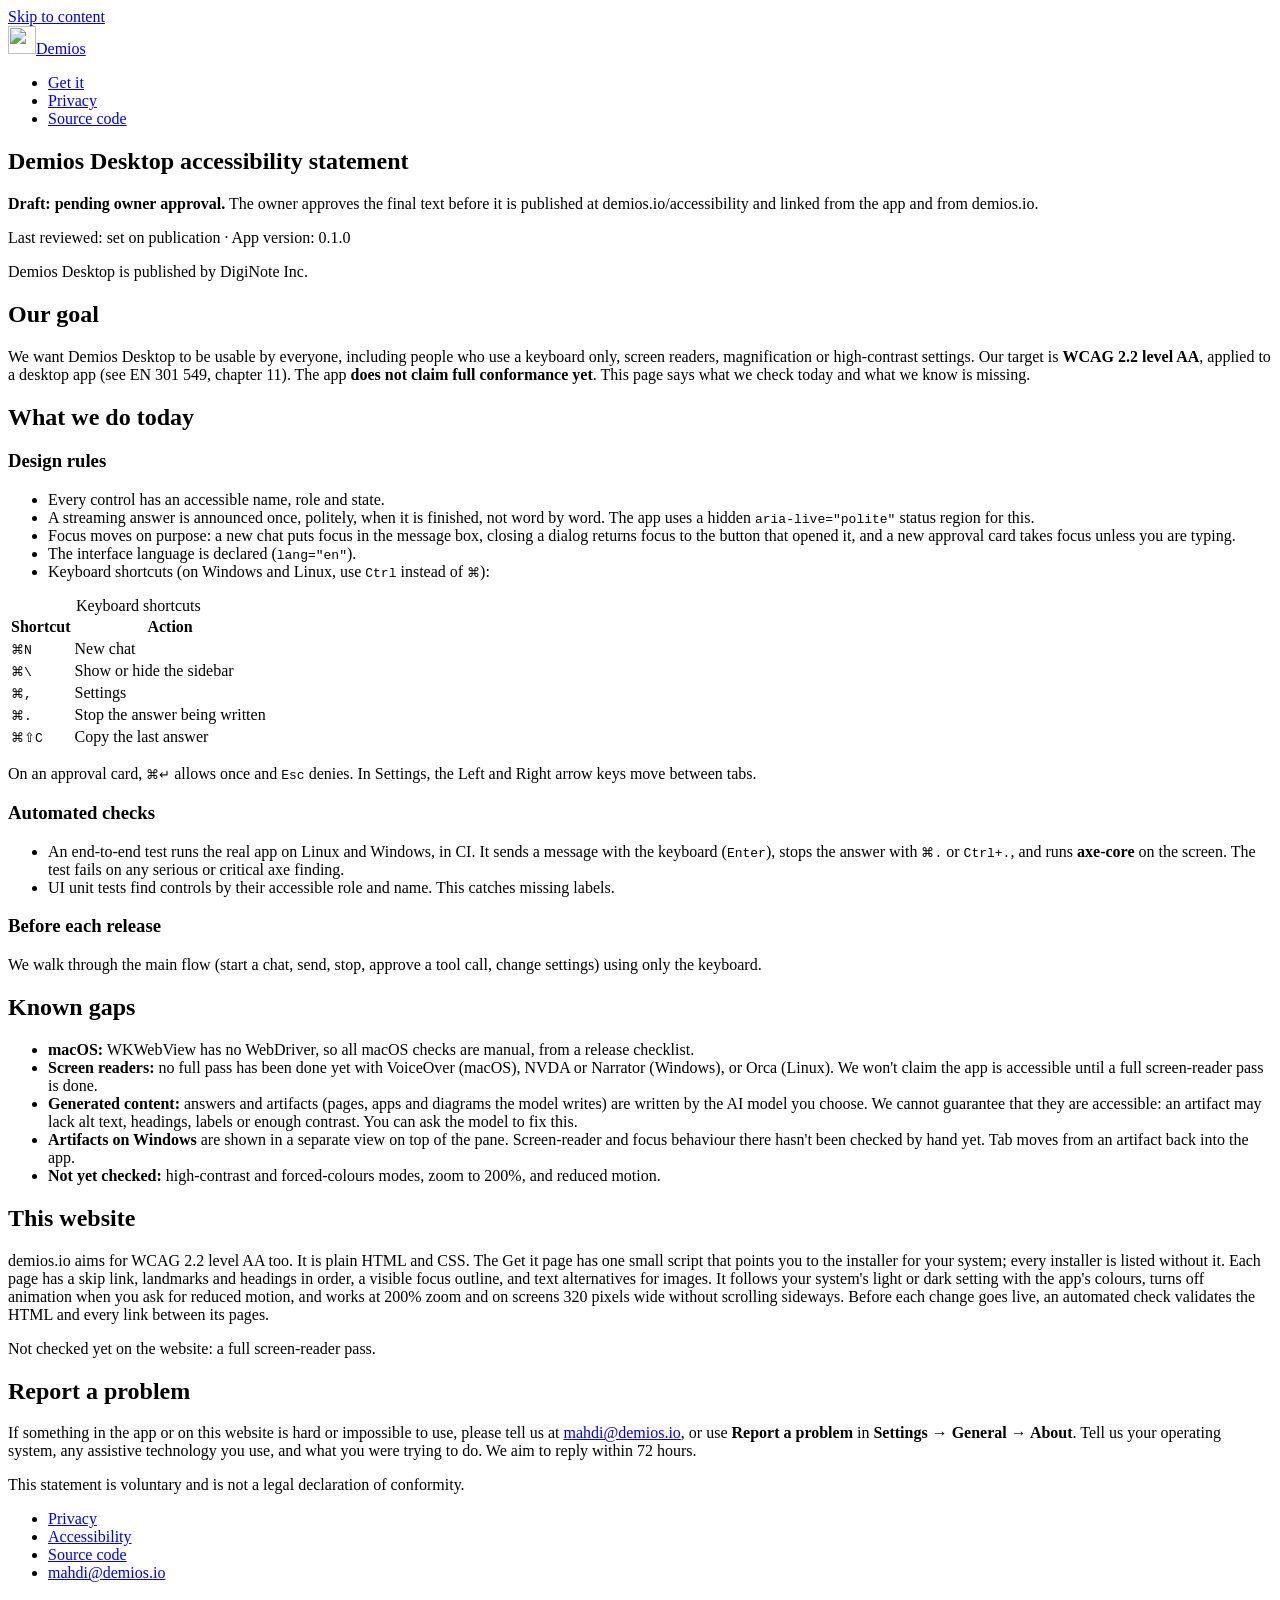
==== site/accessibility/index.html @ b2849fd7 "T-WEB-14: sync privacy and accessibility with PR 31 at c43f385 (update text held) Co-Authored-By: Cl" ====
<!doctype html>
<html lang="en">
<head>
<meta charset="utf-8">
<meta name="viewport" content="width=device-width, initial-scale=1">
<title>Accessibility statement · Demios Desktop</title>
<meta name="description" content="What Demios Desktop and demios.io do for accessibility today, what we check, and the gaps we know about.">
<meta name="theme-color" content="#FAFAFB" media="(prefers-color-scheme: light)">
<meta name="theme-color" content="#111115" media="(prefers-color-scheme: dark)">
<meta name="color-scheme" content="light dark">
<meta property="og:type" content="website">
<meta property="og:site_name" content="Demios">
<meta property="og:title" content="Accessibility statement · Demios Desktop">
<meta property="og:description" content="Our target is WCAG 2.2 level AA. What we check today and the gaps we know about.">
<meta property="og:url" content="https://demios.io/accessibility/">
<link rel="canonical" href="https://demios.io/accessibility/">
<link rel="icon" href="/favicon.png" type="image/png" sizes="32x32">
<link rel="apple-touch-icon" href="/assets/icon-128.png">
<link rel="stylesheet" href="/assets/tokens.css">
<link rel="stylesheet" href="/assets/site.css">
</head>
<body>
<a class="skip-link" href="#main">Skip to content</a>
<header class="site-header">
  <div class="wrap">
    <a class="brand" href="/"><img src="/assets/icon-128.png" alt="" width="28" height="28">Demios</a>
    <nav class="site-nav" aria-label="Main">
      <ul>
        <li><a href="/download/">Get it</a></li>
        <li><a href="/privacy/">Privacy</a></li>
        <li><a href="https://github.com/mimshavandi/demios-desktop">Source code</a></li>
      </ul>
    </nav>
  </div>
</header>

<main id="main" tabindex="-1">
  <article class="doc wrap wrap-narrow">
    <h1>Demios Desktop accessibility statement</h1>

    <div class="callout callout-warning" role="note">
      <p><strong>Draft: pending owner approval.</strong> The owner approves the final text before it is published at demios.io/accessibility and linked from the app and from demios.io.</p>
    </div>

    <p class="meta">Last reviewed: set on publication · App version: 0.1.0</p>
    <p>Demios Desktop is published by DigiNote Inc.</p>

    <h2 id="goal">Our goal</h2>
    <p>We want Demios Desktop to be usable by everyone, including people who use a keyboard only, screen readers, magnification or high-contrast settings. Our target is <strong>WCAG 2.2 level AA</strong>, applied to a desktop app (see EN 301 549, chapter 11). The app <strong>does not claim full conformance yet</strong>. This page says what we check today and what we know is missing.</p>

    <h2 id="today">What we do today</h2>
    <h3 id="design-rules">Design rules</h3>
    <ul class="list">
      <li>Every control has an accessible name, role and state.</li>
      <li>A streaming answer is announced once, politely, when it is finished, not word by word. The app uses a hidden <code>aria-live="polite"</code> status region for this.</li>
      <li>Focus moves on purpose: a new chat puts focus in the message box, closing a dialog returns focus to the button that opened it, and a new approval card takes focus unless you are typing.</li>
      <li>The interface language is declared (<code>lang="en"</code>).</li>
      <li>Keyboard shortcuts (on Windows and Linux, use <kbd>Ctrl</kbd> instead of <kbd>⌘</kbd>):</li>
    </ul>
    <div class="table-wrap">
      <table>
        <caption>Keyboard shortcuts</caption>
        <thead><tr><th scope="col">Shortcut</th><th scope="col">Action</th></tr></thead>
        <tbody>
          <tr><td><kbd>⌘N</kbd></td><td>New chat</td></tr>
          <tr><td><kbd>⌘\</kbd></td><td>Show or hide the sidebar</td></tr>
          <tr><td><kbd>⌘,</kbd></td><td>Settings</td></tr>
          <tr><td><kbd>⌘.</kbd></td><td>Stop the answer being written</td></tr>
          <tr><td><kbd>⌘⇧C</kbd></td><td>Copy the last answer</td></tr>
        </tbody>
      </table>
    </div>
    <p>On an approval card, <kbd>⌘↵</kbd> allows once and <kbd>Esc</kbd> denies. In Settings, the Left and Right arrow keys move between tabs.</p>

    <h3 id="automated-checks">Automated checks</h3>
    <ul class="list">
      <li>An end-to-end test runs the real app on Linux and Windows, in CI. It sends a message with the keyboard (<kbd>Enter</kbd>), stops the answer with <kbd>⌘.</kbd> or <kbd>Ctrl+.</kbd>, and runs <strong>axe-core</strong> on the screen. The test fails on any serious or critical axe finding.</li>
      <li>UI unit tests find controls by their accessible role and name. This catches missing labels.</li>
    </ul>

    <h3 id="before-release">Before each release</h3>
    <p>We walk through the main flow (start a chat, send, stop, approve a tool call, change settings) using only the keyboard.</p>

    <h2 id="gaps">Known gaps</h2>
    <ul class="list">
      <li><strong>macOS:</strong> WKWebView has no WebDriver, so all macOS checks are manual, from a release checklist.</li>
      <li><strong>Screen readers:</strong> no full pass has been done yet with VoiceOver (macOS), NVDA or Narrator (Windows), or Orca (Linux). We won't claim the app is accessible until a full screen-reader pass is done.</li>
      <li><strong>Generated content:</strong> answers and artifacts (pages, apps and diagrams the model writes) are written by the AI model you choose. We cannot guarantee that they are accessible: an artifact may lack alt text, headings, labels or enough contrast. You can ask the model to fix this.</li>
      <li><strong>Artifacts on Windows</strong> are shown in a separate view on top of the pane. Screen-reader and focus behaviour there hasn't been checked by hand yet. Tab moves from an artifact back into the app.</li>
      <li><strong>Not yet checked:</strong> high-contrast and forced-colours modes, zoom to 200%, and reduced motion.</li>
    </ul>

    <h2 id="website">This website</h2>
    <p>demios.io aims for WCAG 2.2 level AA too. It is plain HTML and CSS. The Get it page has one small script that points you to the installer for your system; every installer is listed without it. Each page has a skip link, landmarks and headings in order, a visible focus outline, and text alternatives for images. It follows your system's light or dark setting with the app's colours, turns off animation when you ask for reduced motion, and works at 200% zoom and on screens 320 pixels wide without scrolling sideways. Before each change goes live, an automated check validates the HTML and every link between its pages.</p>
    <p>Not checked yet on the website: a full screen-reader pass.</p>

    <h2 id="report">Report a problem</h2>
    <p>If something in the app or on this website is hard or impossible to use, please tell us at <a href="mailto:mahdi@demios.io">mahdi@demios.io</a>, or use <strong>Report a problem</strong> in <strong>Settings → General → About</strong>. Tell us your operating system, any assistive technology you use, and what you were trying to do. We aim to reply within 72 hours.</p>
    <p>This statement is voluntary and is not a legal declaration of conformity.</p>
  </article>
</main>

<footer class="site-footer">
  <div class="wrap">
    <ul>
      <li><a href="/privacy/">Privacy</a></li>
      <li><a href="/accessibility/" aria-current="page">Accessibility</a></li>
      <li><a href="https://github.com/mimshavandi/demios-desktop">Source code</a></li>
      <li><a href="mailto:mahdi@demios.io">mahdi@demios.io</a></li>
    </ul>
    <p>© 2026 DigiNote Inc.</p>
  </div>
</footer>
</body>
</html>
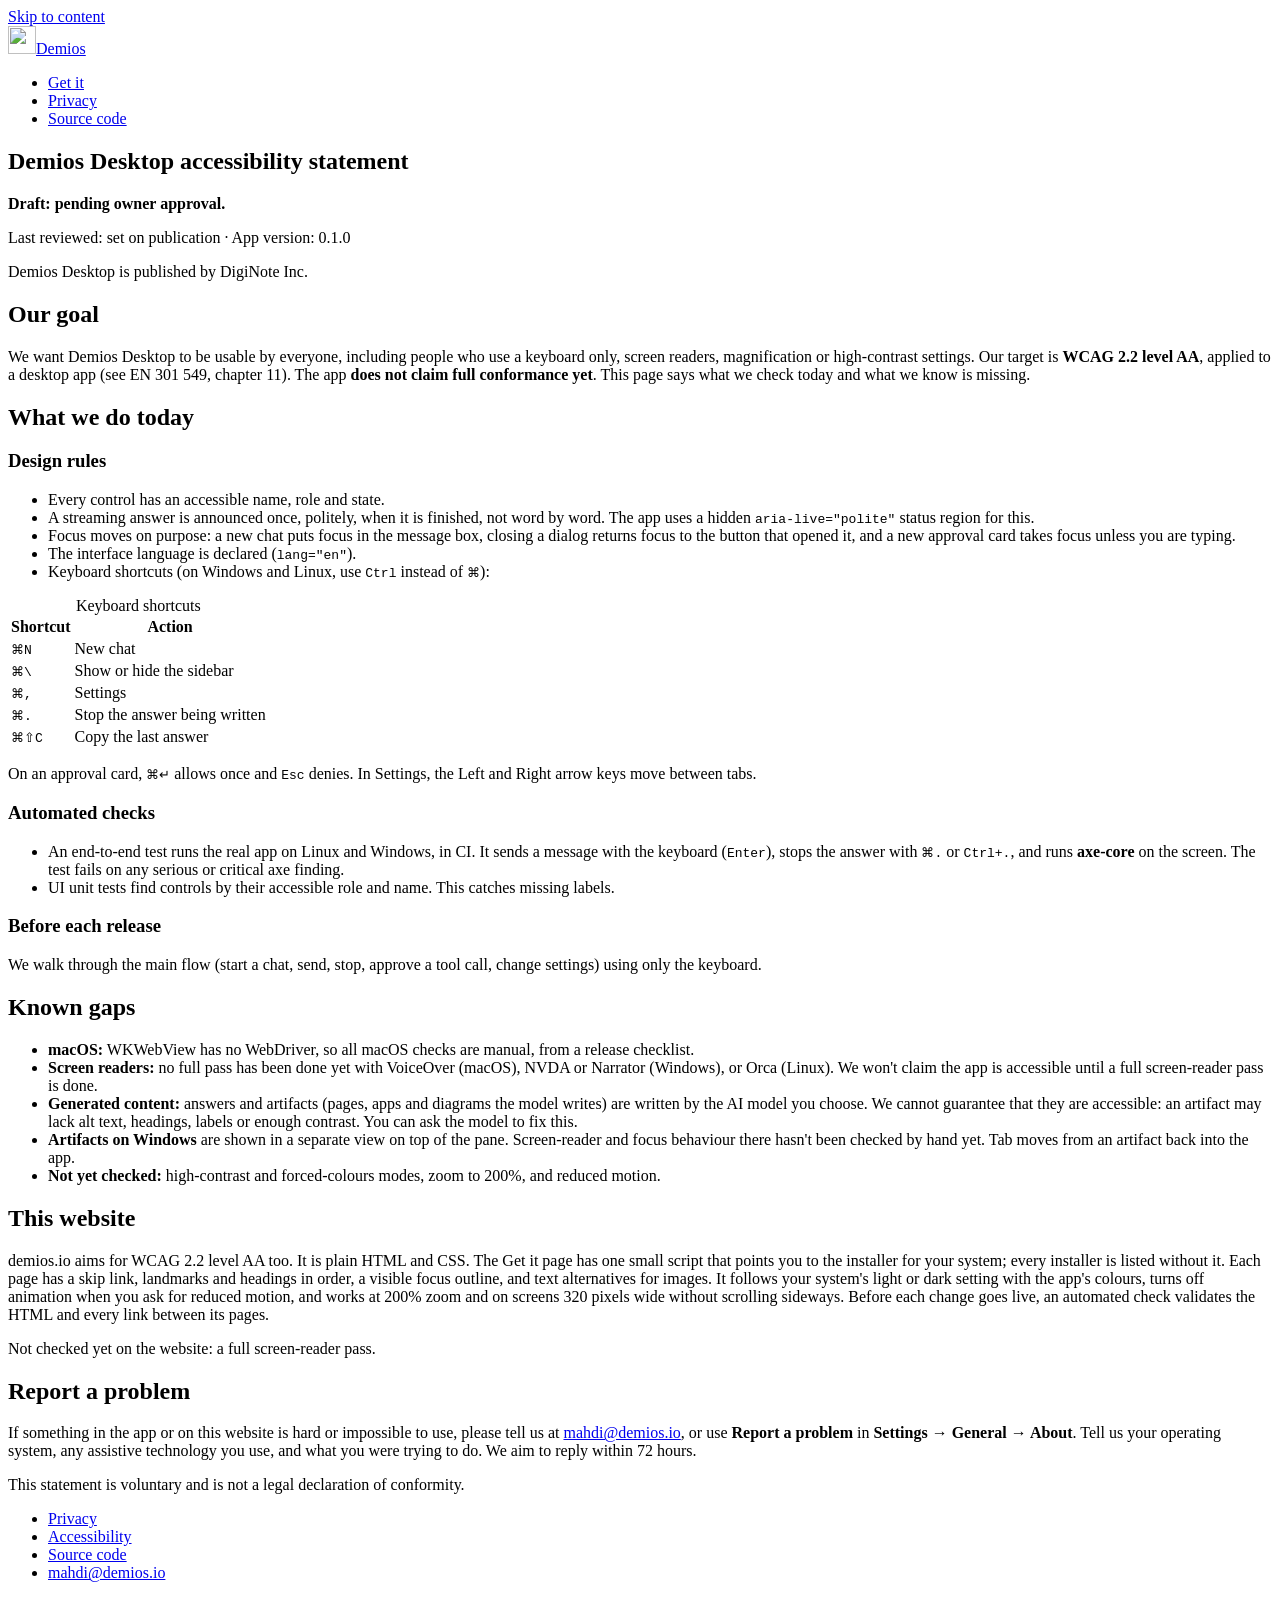
==== commit 5a0b134c: "T-WEB-16: privacy and accessibility synced with PR 31 at 3dc1ba7 (owner's legal details) Co-Authored" ====
--- a/site/accessibility/index.html
+++ b/site/accessibility/index.html
@@ -39,7 +39,7 @@
     <h1>Demios Desktop accessibility statement</h1>
 
     <div class="callout callout-warning" role="note">
-      <p><strong>Draft: pending owner approval.</strong> The owner approves the final text before it is published at demios.io/accessibility and linked from the app and from demios.io.</p>
+      <p><strong>Draft: pending owner approval.</strong></p>
     </div>
 
     <p class="meta">Last reviewed: set on publication · App version: 0.1.0</p>
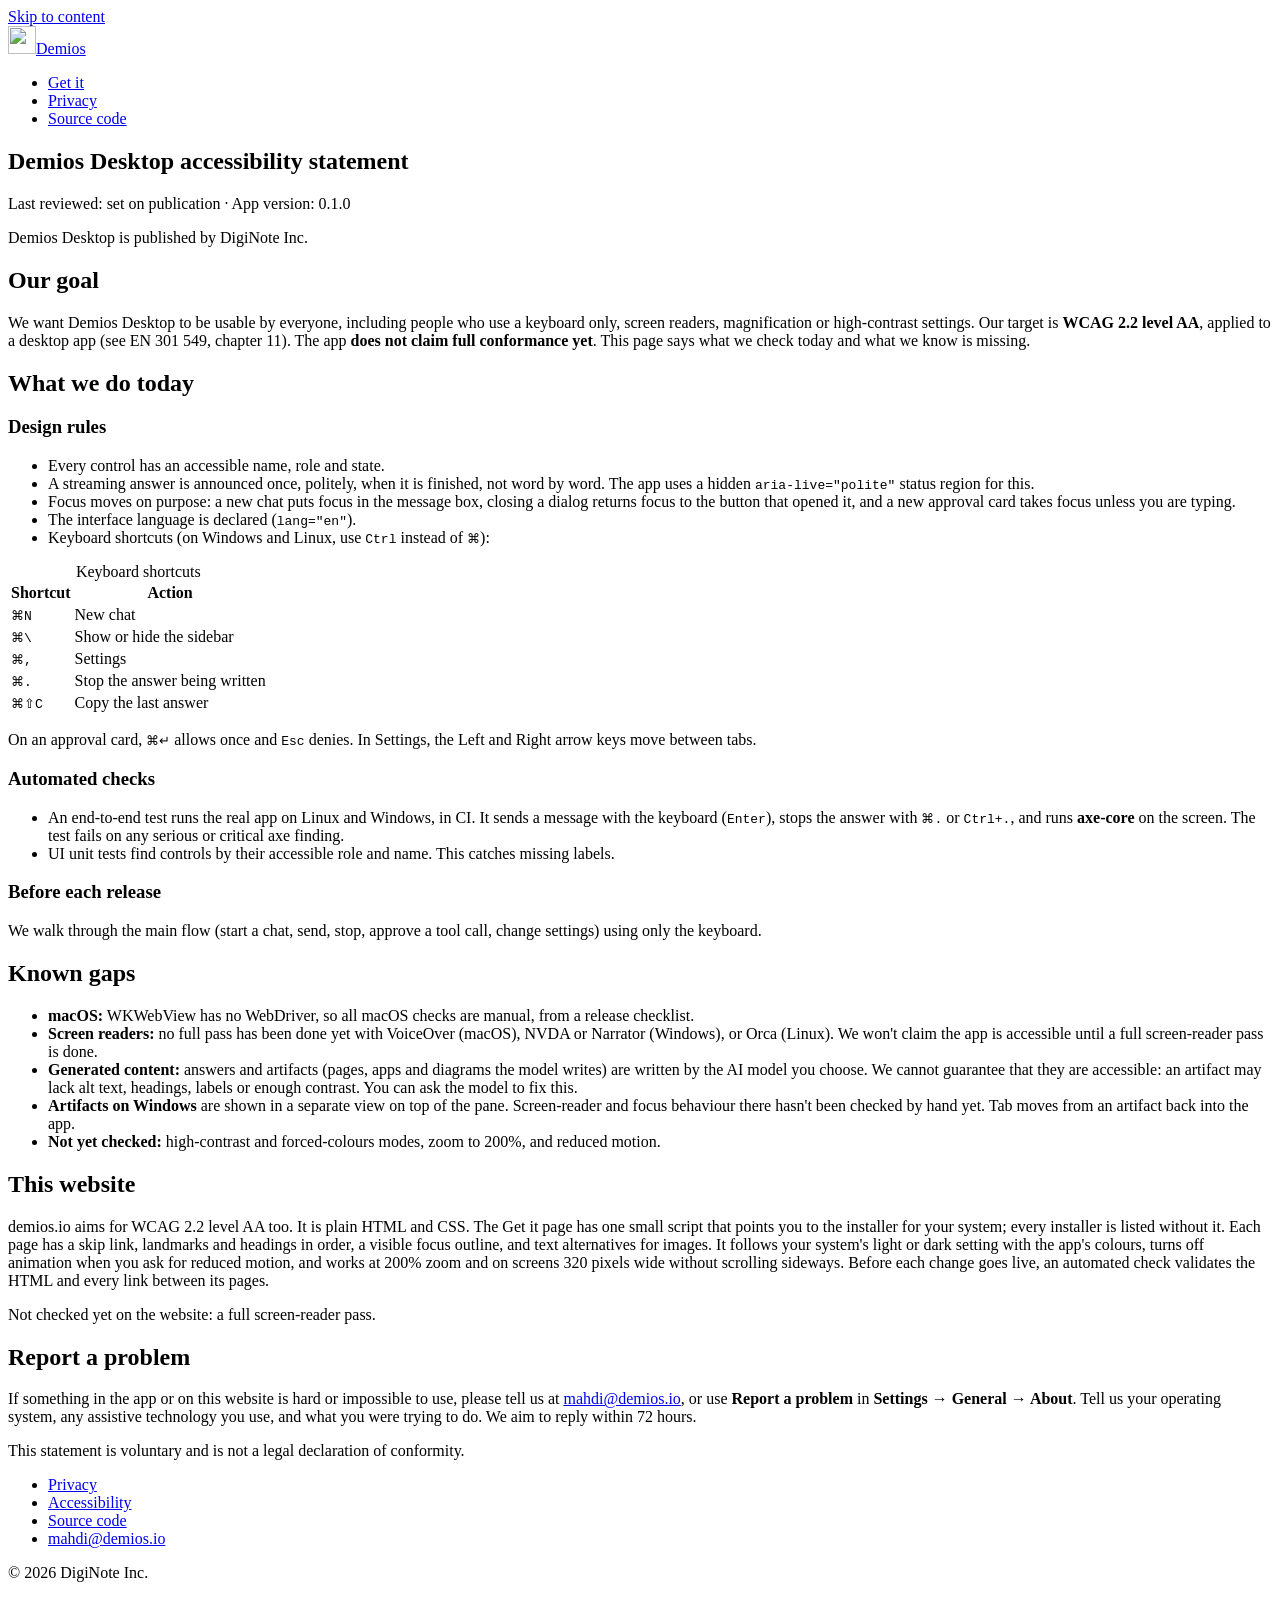
==== commit d8ea898a: "T-WEB-16: owner approved the final legal text (PR 31 merged as 73bed31); drop the draft labels Co-Au" ====
--- a/site/accessibility/index.html
+++ b/site/accessibility/index.html
@@ -37,10 +37,6 @@
 <main id="main" tabindex="-1">
   <article class="doc wrap wrap-narrow">
     <h1>Demios Desktop accessibility statement</h1>
-
-    <div class="callout callout-warning" role="note">
-      <p><strong>Draft: pending owner approval.</strong></p>
-    </div>
 
     <p class="meta">Last reviewed: set on publication · App version: 0.1.0</p>
     <p>Demios Desktop is published by DigiNote Inc.</p>
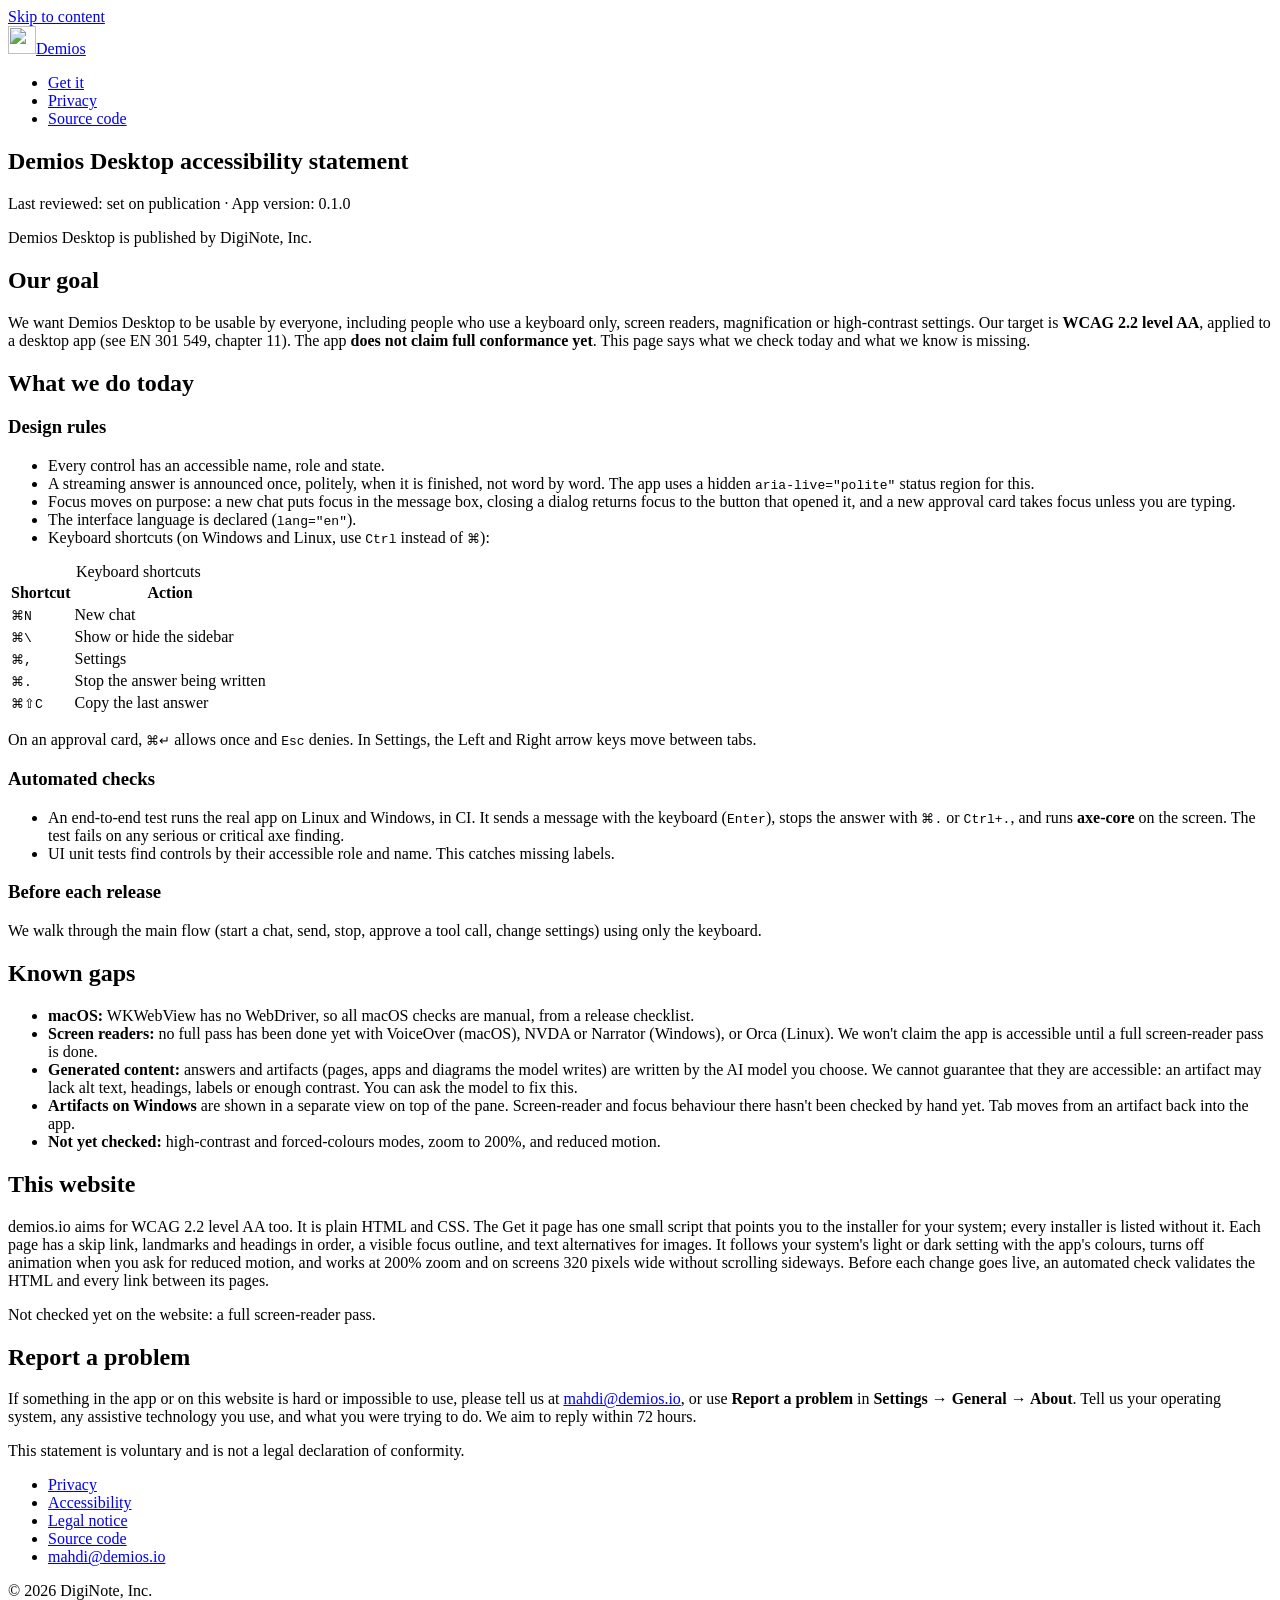
==== commit b76dd771: "T-WEB-18: publish the Impressum (PR 148, main 8291663); DigiNote, Inc. across the site Co-Authored-B" ====
--- a/site/accessibility/index.html
+++ b/site/accessibility/index.html
@@ -39,7 +39,7 @@
     <h1>Demios Desktop accessibility statement</h1>
 
     <p class="meta">Last reviewed: set on publication · App version: 0.1.0</p>
-    <p>Demios Desktop is published by DigiNote Inc.</p>
+    <p>Demios Desktop is published by DigiNote, Inc.</p>
 
     <h2 id="goal">Our goal</h2>
     <p>We want Demios Desktop to be usable by everyone, including people who use a keyboard only, screen readers, magnification or high-contrast settings. Our target is <strong>WCAG 2.2 level AA</strong>, applied to a desktop app (see EN 301 549, chapter 11). The app <strong>does not claim full conformance yet</strong>. This page says what we check today and what we know is missing.</p>
@@ -101,10 +101,11 @@
     <ul>
       <li><a href="/privacy/">Privacy</a></li>
       <li><a href="/accessibility/" aria-current="page">Accessibility</a></li>
+      <li><a href="/impressum/">Legal notice</a></li>
       <li><a href="https://github.com/mimshavandi/demios-desktop">Source code</a></li>
       <li><a href="mailto:mahdi@demios.io">mahdi@demios.io</a></li>
     </ul>
-    <p>© 2026 DigiNote Inc.</p>
+    <p>© 2026 DigiNote, Inc.</p>
   </div>
 </footer>
 </body>
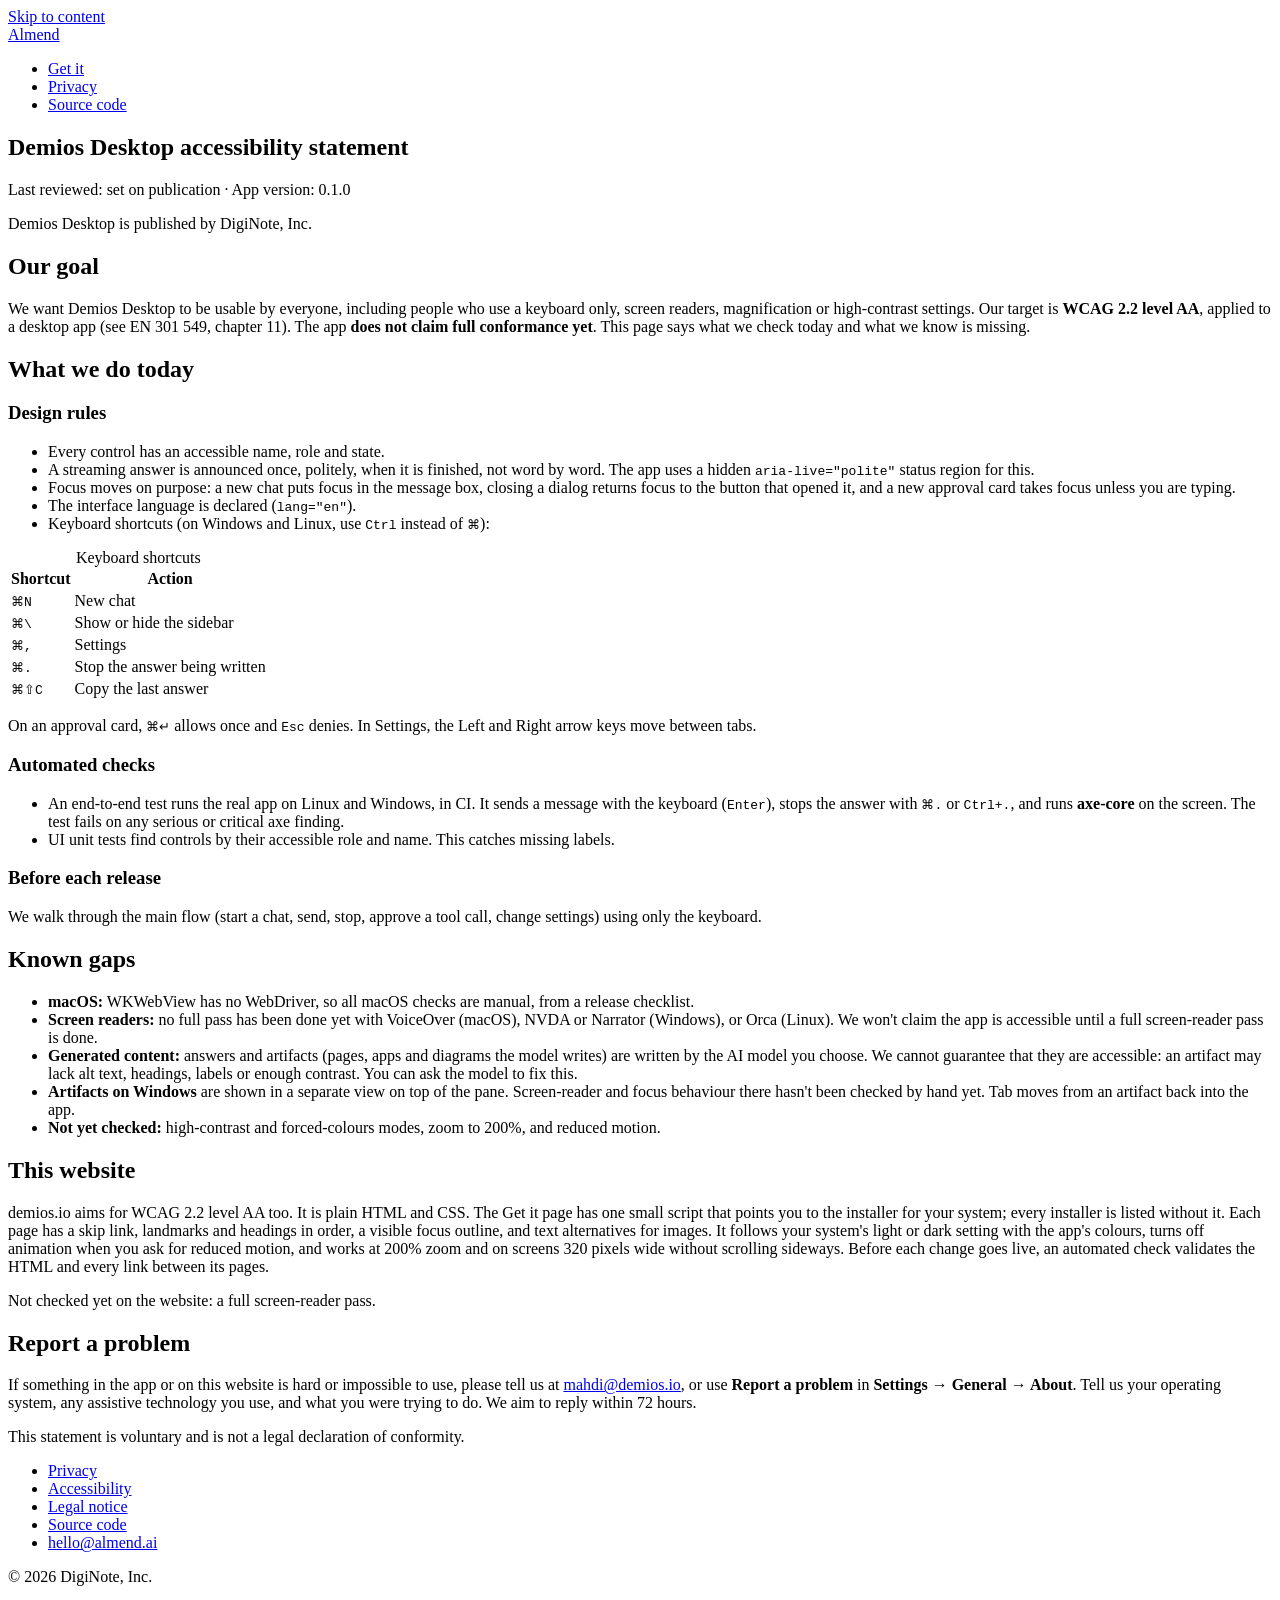
==== commit 6030a084: "T-WEB-22: rebuild the site as Almend for almend.ai (D-052); text wordmark, hello@almend.ai; privacy " ====
--- a/site/accessibility/index.html
+++ b/site/accessibility/index.html
@@ -3,17 +3,17 @@
 <head>
 <meta charset="utf-8">
 <meta name="viewport" content="width=device-width, initial-scale=1">
-<title>Accessibility statement · Demios Desktop</title>
-<meta name="description" content="What Demios Desktop and demios.io do for accessibility today, what we check, and the gaps we know about.">
+<title>Accessibility statement · Almend Desktop</title>
+<meta name="description" content="What Almend Desktop and almend.ai do for accessibility today, what we check, and the gaps we know about.">
 <meta name="theme-color" content="#FAFAFB" media="(prefers-color-scheme: light)">
 <meta name="theme-color" content="#111115" media="(prefers-color-scheme: dark)">
 <meta name="color-scheme" content="light dark">
 <meta property="og:type" content="website">
-<meta property="og:site_name" content="Demios">
-<meta property="og:title" content="Accessibility statement · Demios Desktop">
+<meta property="og:site_name" content="Almend">
+<meta property="og:title" content="Accessibility statement · Almend Desktop">
 <meta property="og:description" content="Our target is WCAG 2.2 level AA. What we check today and the gaps we know about.">
-<meta property="og:url" content="https://demios.io/accessibility/">
-<link rel="canonical" href="https://demios.io/accessibility/">
+<meta property="og:url" content="https://almend.ai/accessibility/">
+<link rel="canonical" href="https://almend.ai/accessibility/">
 <link rel="icon" href="/favicon.png" type="image/png" sizes="32x32">
 <link rel="apple-touch-icon" href="/assets/icon-128.png">
 <link rel="stylesheet" href="/assets/tokens.css">
@@ -23,7 +23,7 @@
 <a class="skip-link" href="#main">Skip to content</a>
 <header class="site-header">
   <div class="wrap">
-    <a class="brand" href="/"><img src="/assets/icon-128.png" alt="" width="28" height="28">Demios</a>
+    <a class="brand" href="/">Almend</a>
     <nav class="site-nav" aria-label="Main">
       <ul>
         <li><a href="/download/">Get it</a></li>
@@ -103,7 +103,7 @@
       <li><a href="/accessibility/" aria-current="page">Accessibility</a></li>
       <li><a href="/impressum/">Legal notice</a></li>
       <li><a href="https://github.com/mimshavandi/demios-desktop">Source code</a></li>
-      <li><a href="mailto:mahdi@demios.io">mahdi@demios.io</a></li>
+      <li><a href="mailto:hello@almend.ai">hello@almend.ai</a></li>
     </ul>
     <p>© 2026 DigiNote, Inc.</p>
   </div>
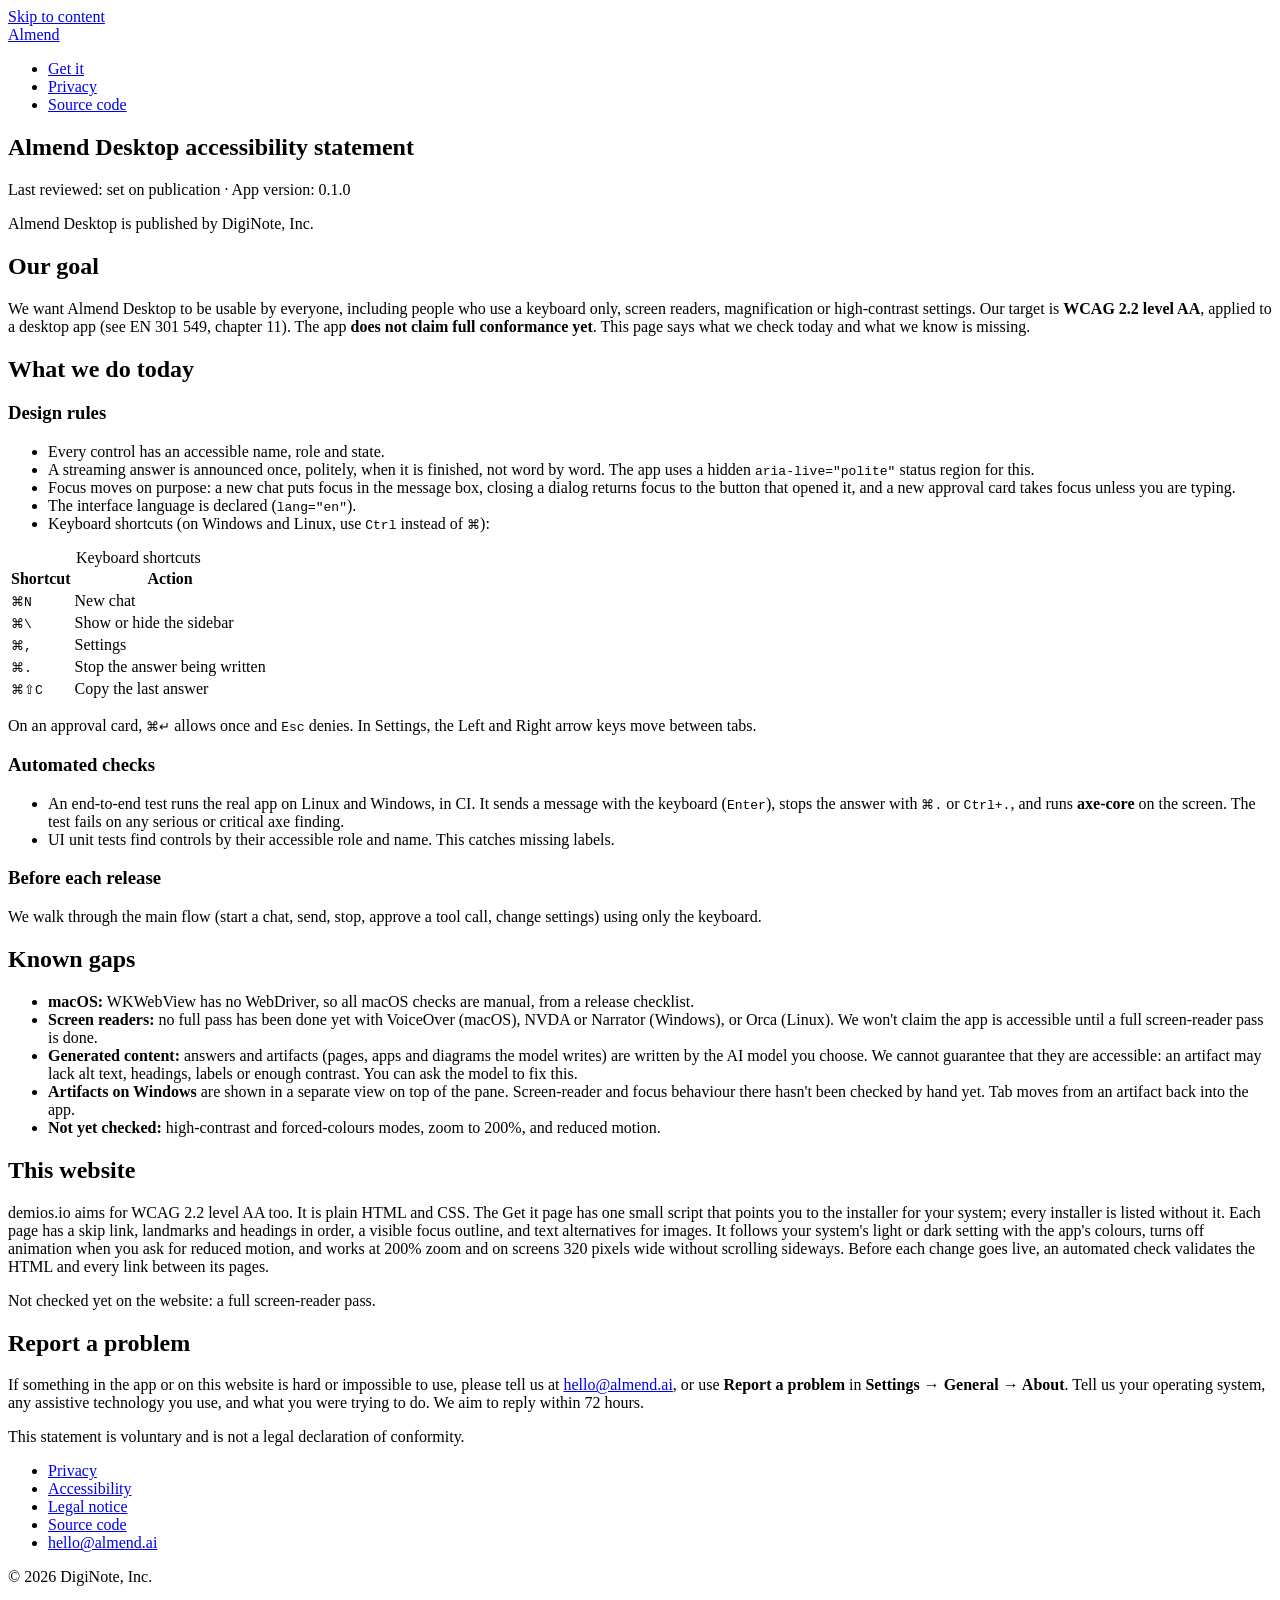
==== commit 3928713c: "T-WEB-25: legal pages renamed to Almend, word for word with demios-desktop PR 442 (02a7624); privacy" ====
--- a/site/accessibility/index.html
+++ b/site/accessibility/index.html
@@ -36,13 +36,13 @@
 
 <main id="main" tabindex="-1">
   <article class="doc wrap wrap-narrow">
-    <h1>Demios Desktop accessibility statement</h1>
+    <h1>Almend Desktop accessibility statement</h1>
 
     <p class="meta">Last reviewed: set on publication · App version: 0.1.0</p>
-    <p>Demios Desktop is published by DigiNote, Inc.</p>
+    <p>Almend Desktop is published by DigiNote, Inc.</p>
 
     <h2 id="goal">Our goal</h2>
-    <p>We want Demios Desktop to be usable by everyone, including people who use a keyboard only, screen readers, magnification or high-contrast settings. Our target is <strong>WCAG 2.2 level AA</strong>, applied to a desktop app (see EN 301 549, chapter 11). The app <strong>does not claim full conformance yet</strong>. This page says what we check today and what we know is missing.</p>
+    <p>We want Almend Desktop to be usable by everyone, including people who use a keyboard only, screen readers, magnification or high-contrast settings. Our target is <strong>WCAG 2.2 level AA</strong>, applied to a desktop app (see EN 301 549, chapter 11). The app <strong>does not claim full conformance yet</strong>. This page says what we check today and what we know is missing.</p>
 
     <h2 id="today">What we do today</h2>
     <h3 id="design-rules">Design rules</h3>
@@ -91,7 +91,7 @@
     <p>Not checked yet on the website: a full screen-reader pass.</p>
 
     <h2 id="report">Report a problem</h2>
-    <p>If something in the app or on this website is hard or impossible to use, please tell us at <a href="mailto:mahdi@demios.io">mahdi@demios.io</a>, or use <strong>Report a problem</strong> in <strong>Settings → General → About</strong>. Tell us your operating system, any assistive technology you use, and what you were trying to do. We aim to reply within 72 hours.</p>
+    <p>If something in the app or on this website is hard or impossible to use, please tell us at <a href="mailto:hello@almend.ai">hello@almend.ai</a>, or use <strong>Report a problem</strong> in <strong>Settings → General → About</strong>. Tell us your operating system, any assistive technology you use, and what you were trying to do. We aim to reply within 72 hours.</p>
     <p>This statement is voluntary and is not a legal declaration of conformity.</p>
   </article>
 </main>
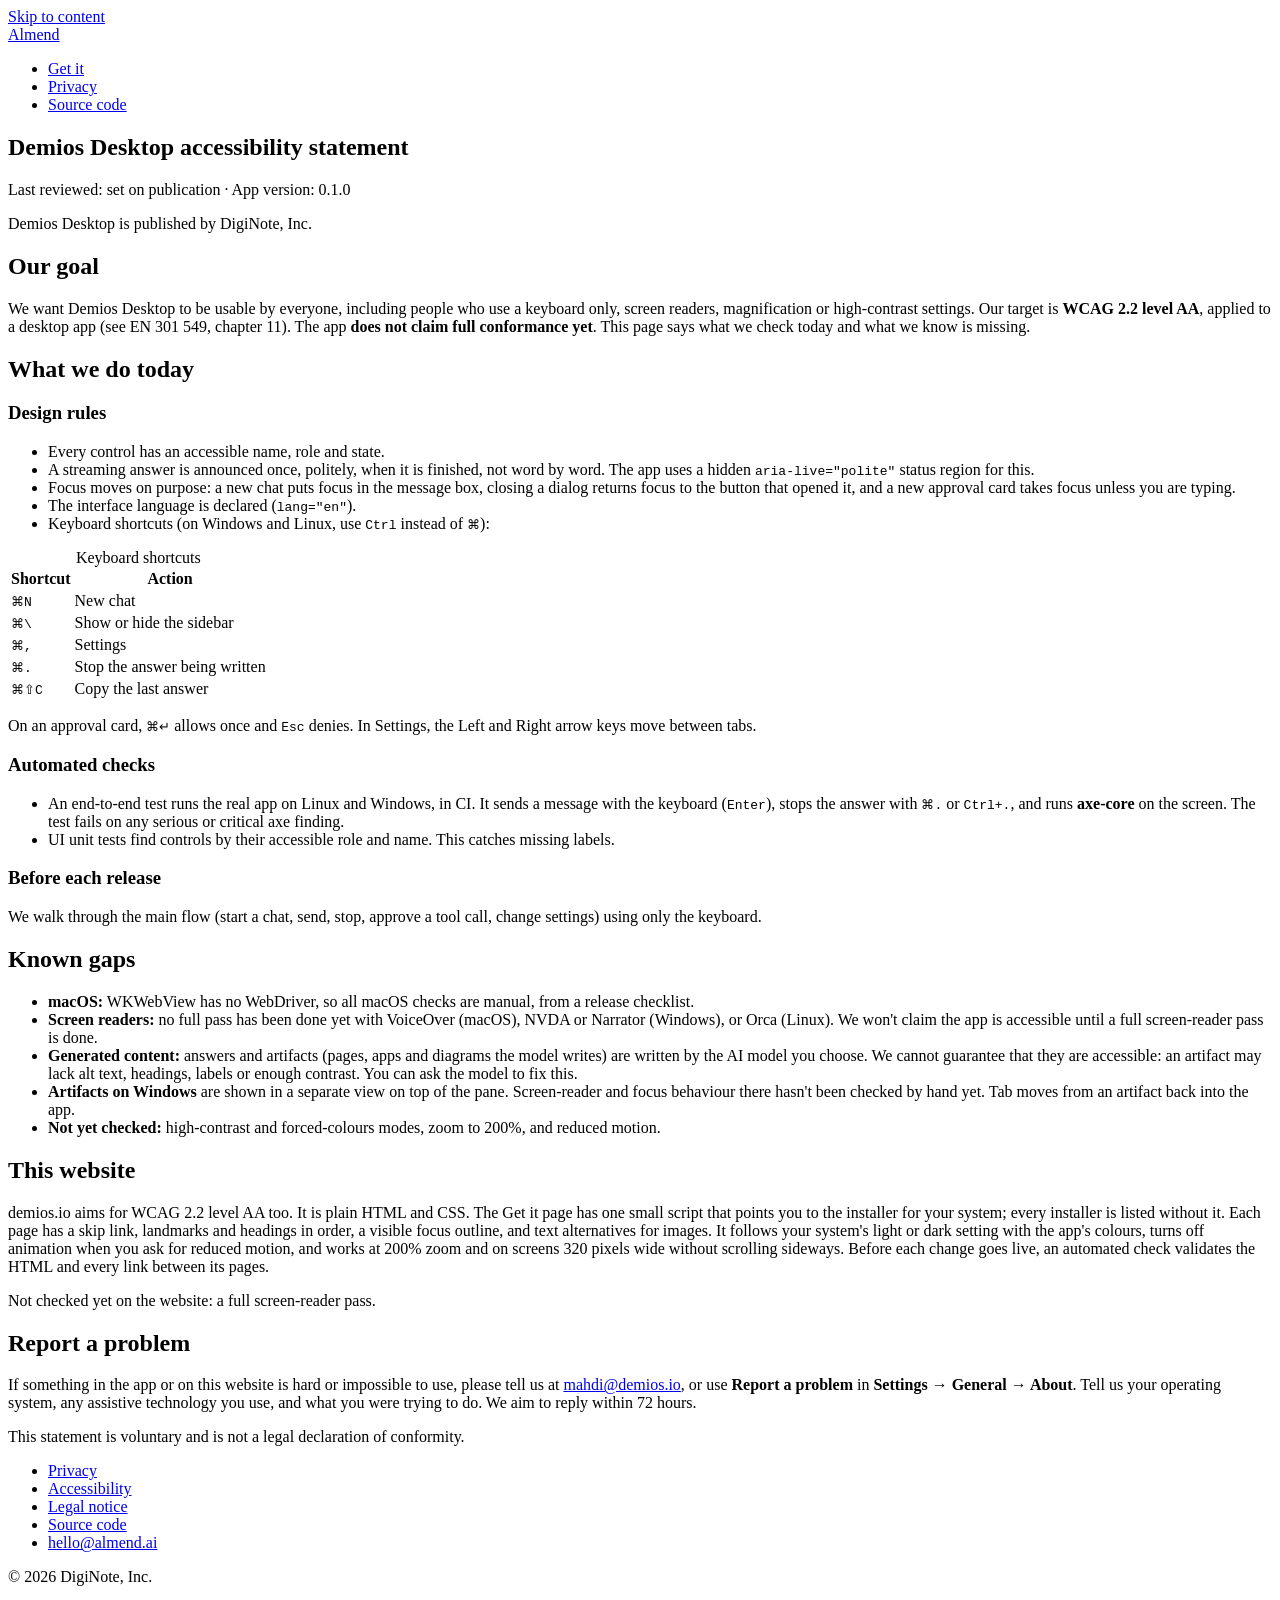
==== commit 6c65a0a5: "Merge f696ca0cb4aa91194e1c55dce6e57e917736d784 into 3a202ef8139e82e4db4143eb667460d4a5aaf61f" ====
--- a/site/accessibility/index.html
+++ b/site/accessibility/index.html
@@ -36,13 +36,13 @@
 
 <main id="main" tabindex="-1">
   <article class="doc wrap wrap-narrow">
-    <h1>Almend Desktop accessibility statement</h1>
+    <h1>Demios Desktop accessibility statement</h1>
 
     <p class="meta">Last reviewed: set on publication · App version: 0.1.0</p>
-    <p>Almend Desktop is published by DigiNote, Inc.</p>
+    <p>Demios Desktop is published by DigiNote, Inc.</p>
 
     <h2 id="goal">Our goal</h2>
-    <p>We want Almend Desktop to be usable by everyone, including people who use a keyboard only, screen readers, magnification or high-contrast settings. Our target is <strong>WCAG 2.2 level AA</strong>, applied to a desktop app (see EN 301 549, chapter 11). The app <strong>does not claim full conformance yet</strong>. This page says what we check today and what we know is missing.</p>
+    <p>We want Demios Desktop to be usable by everyone, including people who use a keyboard only, screen readers, magnification or high-contrast settings. Our target is <strong>WCAG 2.2 level AA</strong>, applied to a desktop app (see EN 301 549, chapter 11). The app <strong>does not claim full conformance yet</strong>. This page says what we check today and what we know is missing.</p>
 
     <h2 id="today">What we do today</h2>
     <h3 id="design-rules">Design rules</h3>
@@ -91,7 +91,7 @@
     <p>Not checked yet on the website: a full screen-reader pass.</p>
 
     <h2 id="report">Report a problem</h2>
-    <p>If something in the app or on this website is hard or impossible to use, please tell us at <a href="mailto:hello@almend.ai">hello@almend.ai</a>, or use <strong>Report a problem</strong> in <strong>Settings → General → About</strong>. Tell us your operating system, any assistive technology you use, and what you were trying to do. We aim to reply within 72 hours.</p>
+    <p>If something in the app or on this website is hard or impossible to use, please tell us at <a href="mailto:mahdi@demios.io">mahdi@demios.io</a>, or use <strong>Report a problem</strong> in <strong>Settings → General → About</strong>. Tell us your operating system, any assistive technology you use, and what you were trying to do. We aim to reply within 72 hours.</p>
     <p>This statement is voluntary and is not a legal declaration of conformity.</p>
   </article>
 </main>
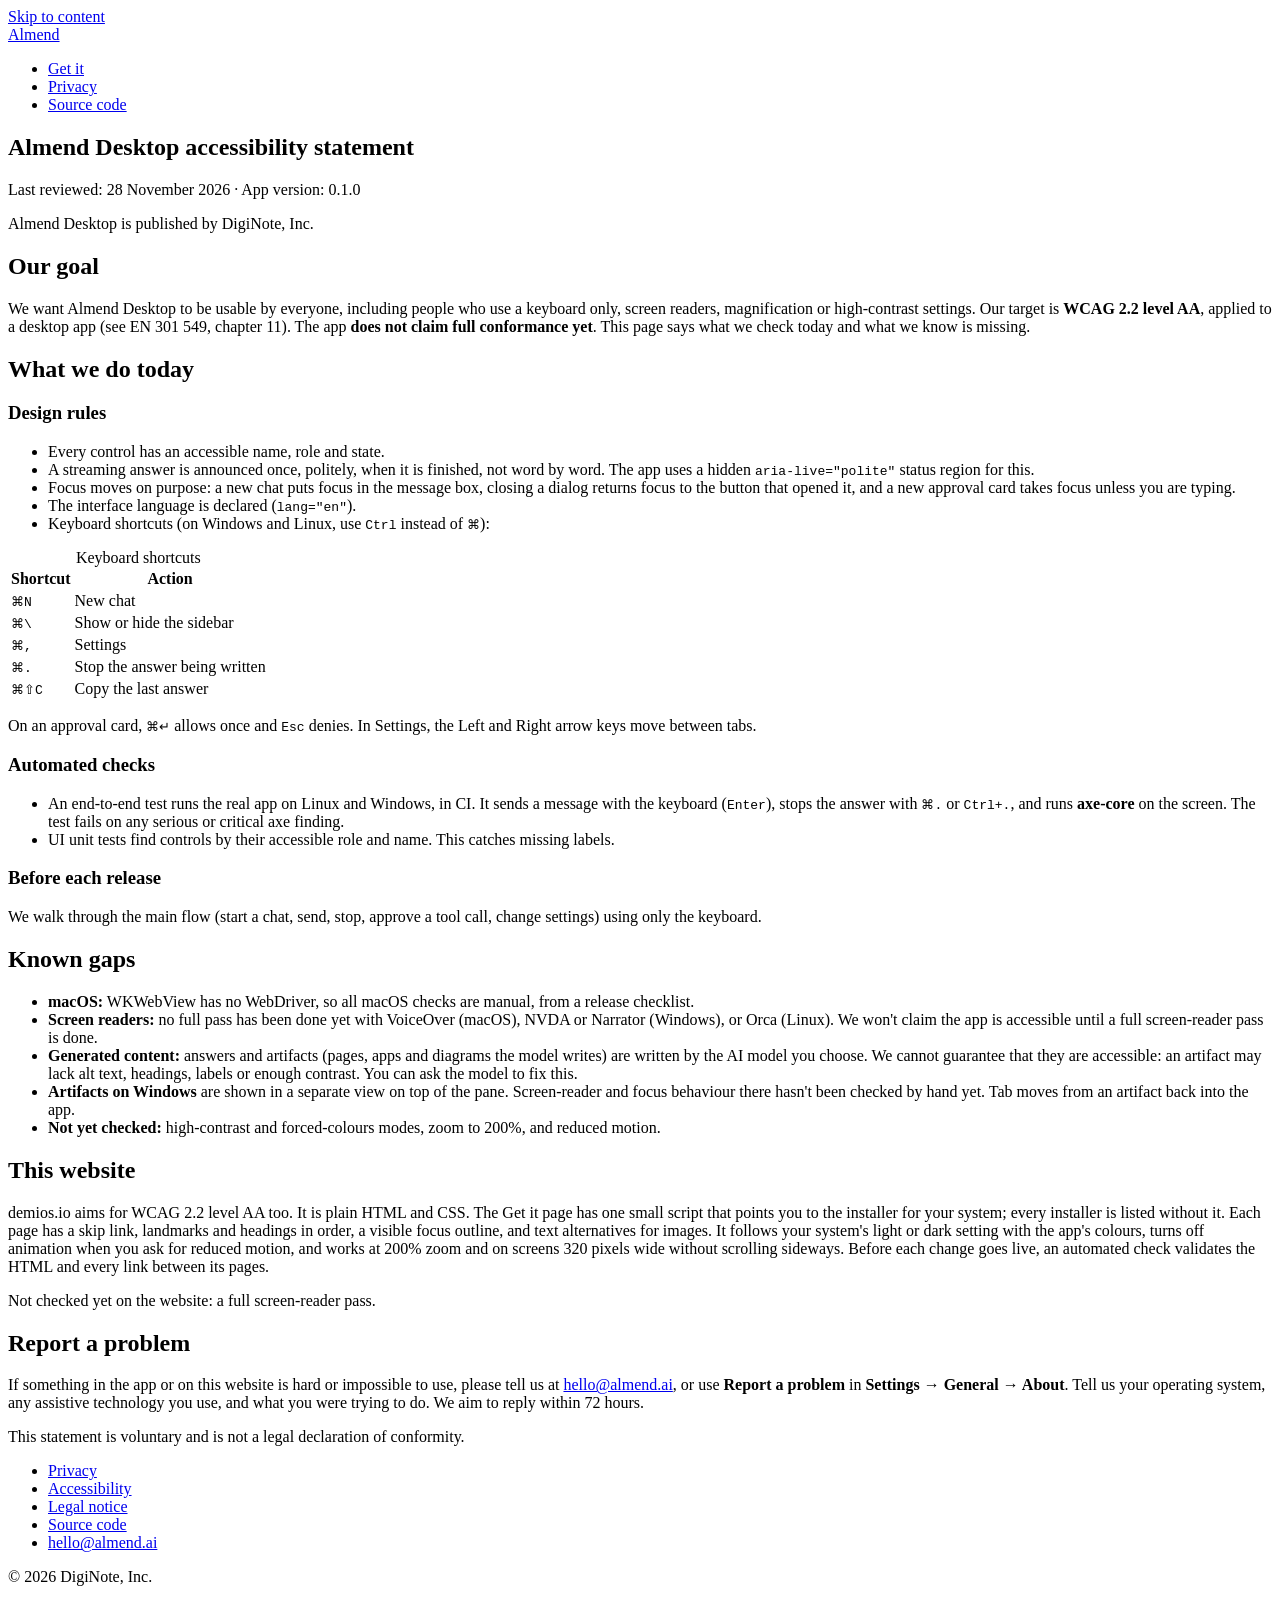
==== commit c1704875: "T-WEB-25: accessibility last reviewed 28 November 2026 (set to the publication date at merge) Co-Aut" ====
--- a/site/accessibility/index.html
+++ b/site/accessibility/index.html
@@ -36,13 +36,13 @@
 
 <main id="main" tabindex="-1">
   <article class="doc wrap wrap-narrow">
-    <h1>Demios Desktop accessibility statement</h1>
+    <h1>Almend Desktop accessibility statement</h1>
 
-    <p class="meta">Last reviewed: set on publication · App version: 0.1.0</p>
-    <p>Demios Desktop is published by DigiNote, Inc.</p>
+    <p class="meta">Last reviewed: 28 November 2026 · App version: 0.1.0</p>
+    <p>Almend Desktop is published by DigiNote, Inc.</p>
 
     <h2 id="goal">Our goal</h2>
-    <p>We want Demios Desktop to be usable by everyone, including people who use a keyboard only, screen readers, magnification or high-contrast settings. Our target is <strong>WCAG 2.2 level AA</strong>, applied to a desktop app (see EN 301 549, chapter 11). The app <strong>does not claim full conformance yet</strong>. This page says what we check today and what we know is missing.</p>
+    <p>We want Almend Desktop to be usable by everyone, including people who use a keyboard only, screen readers, magnification or high-contrast settings. Our target is <strong>WCAG 2.2 level AA</strong>, applied to a desktop app (see EN 301 549, chapter 11). The app <strong>does not claim full conformance yet</strong>. This page says what we check today and what we know is missing.</p>
 
     <h2 id="today">What we do today</h2>
     <h3 id="design-rules">Design rules</h3>
@@ -91,7 +91,7 @@
     <p>Not checked yet on the website: a full screen-reader pass.</p>
 
     <h2 id="report">Report a problem</h2>
-    <p>If something in the app or on this website is hard or impossible to use, please tell us at <a href="mailto:mahdi@demios.io">mahdi@demios.io</a>, or use <strong>Report a problem</strong> in <strong>Settings → General → About</strong>. Tell us your operating system, any assistive technology you use, and what you were trying to do. We aim to reply within 72 hours.</p>
+    <p>If something in the app or on this website is hard or impossible to use, please tell us at <a href="mailto:hello@almend.ai">hello@almend.ai</a>, or use <strong>Report a problem</strong> in <strong>Settings → General → About</strong>. Tell us your operating system, any assistive technology you use, and what you were trying to do. We aim to reply within 72 hours.</p>
     <p>This statement is voluntary and is not a legal declaration of conformity.</p>
   </article>
 </main>
